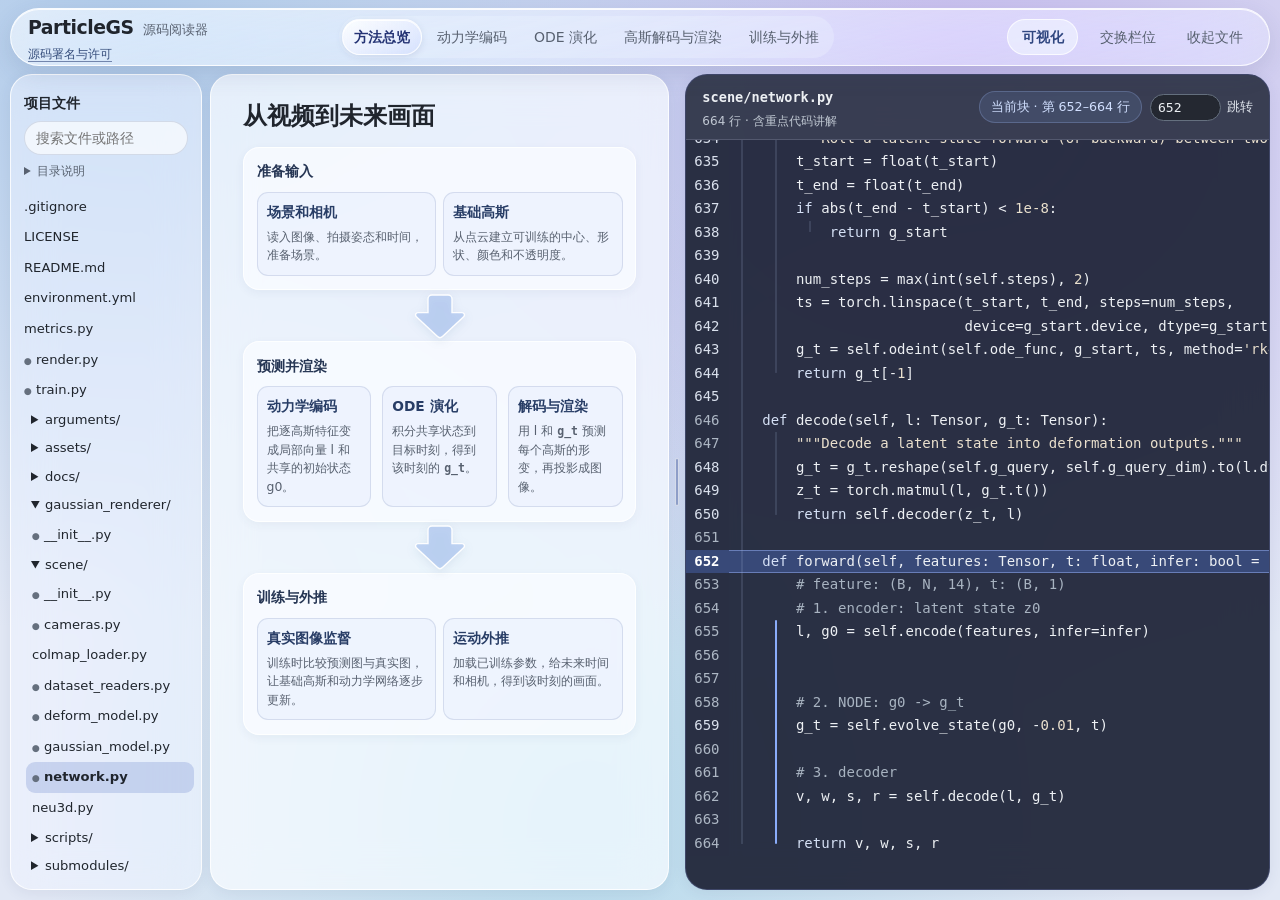
==== index.html @ 91233545 "Show flat indentation guides for source code blocks" ====
<!doctype html>
<html lang="zh-CN">
<head>
  <meta charset="utf-8">
  <meta name="viewport" content="width=device-width,initial-scale=1">
  <title>ParticleGS 源码阅读器</title>
  <link rel="stylesheet" href="reader.css">
  <link rel="stylesheet" href="decoder-diagram.css">
  <link rel="stylesheet" href="visualizations.css">
</head>
<body>
<header class="mast">
  <div class="brand"><strong>ParticleGS</strong><span>源码阅读器</span><a class="credits-link" href="credits.html">源码署名与许可</a></div>
  <nav id="examples" class="examples" aria-label="方法导航"></nav>
  <div class="mast-actions">
    <button id="open-visualizations" class="utility visualization-launch" type="button" aria-haspopup="dialog" aria-controls="visualization-index">可视化</button>
    <button id="swap-panes" class="utility pane-order" type="button" aria-controls="lesson-pane source-pane" aria-pressed="false">交换栏位</button>
    <button id="toggle" class="utility" aria-controls="sidebar" aria-expanded="true">收起文件</button>
  </div>
</header>
<div class="workbench" id="bench">
  <aside id="sidebar" aria-label="文件目录">
    <div class="navtop">
      <label for="filter">项目文件</label>
      <input id="filter" type="search" placeholder="搜索文件或路径" autocomplete="off">
      <details class="directory-info">
        <summary>目录说明</summary>
        <p id="coverage"></p>
      </details>
    </div>
    <nav id="tree" aria-label="源码目录"></nav>

  </aside>
  <main class="reader-panes">
    <section id="lesson-pane" class="lesson" aria-label="代码讲解和可视化">
      <div id="reading" class="reading" aria-live="polite"></div>
    </section>
    <div id="reader-splitter" class="reader-splitter" role="separator" aria-label="讲解区宽度"
      aria-controls="lesson-pane" aria-orientation="vertical" aria-valuemin="25" aria-valuemax="75"
      aria-valuenow="44" tabindex="0" title="左右拖动调整宽度，双击恢复默认"></div>
    <section id="source-pane" class="source" aria-label="源代码">
      <div class="sourcebar">
        <div><strong id="path"></strong><div id="status"></div></div>
        <span id="source-scope-range" class="source-scope-range" hidden></span>
        <form id="jump">
          <label class="sr" for="line">行号</label>
          <input id="line" type="number" min="1" placeholder="行号">
          <button>跳转</button>
        </form>
      </div>
      <div id="code" class="code" tabindex="0" aria-label="代码行。点击查看解释，可用上下方向键切换。"></div>
    </section>
  </main>
</div>
<dialog id="visualization-index" class="visualization-index" aria-labelledby="visualization-title">
  <header>
    <h2 id="visualization-title">可视化</h2>
    <form method="dialog"><button type="submit" autofocus>关闭</button></form>
  </header>
  <div id="visualization-list" class="visualization-list"></div>
</dialog>
<script src="sources.js"></script>
<script src="lessons.js"></script>
<script src="project-guide.js"></script>
<script src="project-manual.js"></script>
<script src="project-notes.js"></script>
<script src="project-parameters.js"></script>
<script src="project-blocks.js"></script>
<script src="project-collections.js"></script>
<script src="collection-details.js"></script>
<script src="collection-ui.js"></script>
<script src="project-expressions.js"></script>
<script src="parameter-ui.js"></script>
<script src="expression-ui.js"></script>
<script src="project-ui.js"></script>
<script src="block-ui.js"></script>
<script src="ode-chapter.js"></script>
<script src="project-name-contexts.js"></script>
<script src="term-ui.js"></script>
<script src="decoder-diagram.js"></script>
<script src="core-diagrams.js"></script>
<script src="visualizations.js"></script>
<script src="reader.js"></script>
</body>
</html>
---- reader.css ----
:root {
  --paper: #fff;
  --panel: #f5f6f8;
  --ink: #20252d;
  --muted: #586170;
  --rule: #dce0e6;
  --accent: #2858af;
  --night: #202329; --code-ink: #edf0f4;
  --mono: "Cascadia Mono", Consolas, monospace;
  color: var(--ink);
  font: 1rem/1.72 "Microsoft YaHei UI", "PingFang SC", system-ui, sans-serif;
  font-kerning: normal;
}
*, *::before, *::after { box-sizing: border-box; }
body { margin: 0; height: 100dvh; display: flex; flex-direction: column; background: var(--paper); }
button, input { font: inherit; color: inherit; }
button { cursor: pointer; }
button:focus-visible, input:focus-visible, summary:focus-visible, .code:focus-visible {
  outline: 2px solid #527ed1;
  outline-offset: 2px;
}
.mast {
  flex: 0 0 auto;
  min-height: 60px;
  display: flex;
  align-items: center;
  gap: clamp(12px, 3vw, 46px);
  padding: 0 22px;
  position: relative;
  z-index: 1;
  border-bottom: 1px solid var(--rule);
  background: rgba(248, 249, 251, .95);
  backdrop-filter: blur(12px);
}
.brand { display: flex; align-items: baseline; flex-wrap: wrap; gap: 2px 9px; }
.brand strong { font-size: 1.18rem; letter-spacing: -.025em; }
.brand span { font-size: .81rem; color: var(--muted); }
.examples { display: flex; align-self: stretch; gap: clamp(11px, 2vw, 26px); }
.examples button, .utility {
  border: 0;
  background: none;
  padding: 6px 1px;
  color: var(--muted);
  font-size: .875rem;
  white-space: nowrap;
}
.examples button {
  border-bottom: 2px solid transparent;
  padding-top: 8px;
}
.examples button:hover, .utility:hover { color: var(--ink); }
.examples button[aria-pressed=true] {
  color: var(--ink);
  font-weight: 650;
  border-bottom-color: var(--accent);
}
.utility { margin-left: auto; }
.workbench {
  flex: 1;
  min-height: 0;
  display: grid;
  grid-template-columns: clamp(168px, 15vw, 225px) minmax(0, 1fr);
}
.workbench.closed { grid-template-columns: minmax(0, 1fr); }
.closed aside { display: none; }
aside {
  display: flex;
  flex-direction: column;
  min-width: 0;
  overflow: hidden;
  background: var(--panel);
  border-right: 1px solid var(--rule);
}
.navtop { padding: 16px 13px 10px; display: grid; gap: 6px; font-size: .875rem; font-weight: 650; }
.navtop input {
  width: 100%;
  min-width: 0;
  background: var(--paper);
  border: 1px solid var(--rule);
  border-radius: 4px;
  padding: 4px 7px;
  font-weight: 400;
}
#tree { flex: 1; overflow: auto; padding: 0 7px 10px; font-size: .82rem; }
#tree details { padding-left: 8px; }
#tree summary { cursor: pointer; padding: 3px 5px; overflow-wrap: anywhere; }
#tree button {
  display: block;
  width: 100%;
  text-align: left;
  padding: 4px 6px;
  border: 0;

  background: transparent;
  overflow-wrap: anywhere;
}
#tree button:hover { background: #ebeef3; }
#tree button[aria-current=true] {
  background: #e8ecf3;

  font-weight: 650;
}
.annotated { color: #656f7e; margin-right: 4px; font-size: .7em; }
main { display: grid; grid-template-columns: minmax(0, 44fr) minmax(0, 56fr); min-width: 0; min-height: 0; }
main section { display: flex; flex-direction: column; min-width: 0; min-height: 0; }
.reading { overflow: auto; flex: 1; padding: 27px clamp(16px, 2.5vw, 38px) 36px; overflow-wrap: anywhere; }
.reading h1 { margin: 3px 0 14px; font-size: 1.48rem; line-height: 1.35; font-weight: 650; }
.eyeline { font-size: .78rem; color: var(--muted); }
.reading p, .line-notes, .diagram { max-width: 64ch; }
.reading p { margin: 9px 0 13px; }
.reading code, .line-note pre { font-family: var(--mono); font-variant-ligatures: none; }
.reading code { font-size: .92em; font-weight: 550; }
.reading p.note { font-size: .875rem; color: var(--muted); }
.note strong { color: var(--ink); font-weight: 650; margin-right: .75em; }
.line-note {
  border-top: 1px solid var(--rule);
  padding: 11px 0 13px;
  font-size: .875rem;
  line-height: 1.65;
}
.line-note.active-note { border-left: 2px solid var(--accent); padding-left: 10px; margin-left: -12px; }
.line-note-header { display: flex; flex-wrap: wrap; gap: 5px 11px; align-items: baseline; }
.line-note-header button {
  border: 0;
  background: none;
  padding: 0;
  color: var(--muted);
  font-size: .8125rem;
  line-height: 1.35;
  font-variant-numeric: tabular-nums;
}
.line-note-header button:hover { text-decoration: underline; }
.line-note-header button[aria-pressed=true] { color: var(--accent); font-weight: 700; }
.line-note pre {
  margin: 2px 0 6px;
  padding: 4px 7px;
  background: var(--night); color: var(--code-ink);
  border-radius: 3px;
  font-size: .8125rem;
  line-height: 1.55; white-space: pre-wrap; overflow-wrap: anywhere;
  overflow: auto;
}
.line-note dl {
  margin: 7px 0 0;
  font-size: .875rem;
  line-height: 1.68;
}
.parameter-row {
  display: grid;
  grid-template-columns: minmax(0, 35%) minmax(0, 1fr);
  gap: 5px 10px;
  padding: 5px 0;
}
.parameter-row + .parameter-row { border-top: 1px solid rgba(59, 77, 124, .10); }
.line-note dd { margin: 0; }
.line-note dt code { font-size: 1em; font-weight: 600; }
.diagram { margin: 19px 0 15px; border-top: 1px solid var(--rule); padding-top: 11px; }
.diagram small { display: block; font-size: .81rem; color: var(--muted); margin-top: 7px; }
.diagram label { display: block; font-size: .875rem; }
.diagram svg { display: block; width: 100%; height: auto; margin: 8px 0; background: var(--panel); }
.diagram input { display: block; width: 100%; margin: 3px 0; accent-color: var(--accent); }
.steps, .ode-flow {
  display: grid;
  grid-auto-flow: column;
  grid-auto-columns: minmax(0, 1fr);
  gap: 0;
  list-style: none;
  padding: 0;
  margin: 0 0 10px;
}
.steps li, .ode-flow li { position: relative; text-align: center; margin: 0; }
.steps li:not(:last-child)::after, .ode-flow li:not(:last-child)::after {
  content: "";
  position: absolute;
  left: 50%;
  top: 8px;
  width: 100%;
  border-top: 1px solid #c8ced8;
  pointer-events: none;
}
.steps button, .ode-flow button {
  display: block;
  position: relative;
  z-index: 1;
  width: 100%;
  border: 0;
  background: none;
  padding: 20px 4px 0;
  color: var(--muted);
  line-height: 1.45;
  font-size: .79rem;
}
.steps button::before, .ode-flow button::before {
  content: "";
  position: absolute;
  top: 4px;
  left: calc(50% - 4.5px);
  width: 9px;
  height: 9px;
  border: 1px solid #7e899b;
  border-radius: 50%;
  background: var(--paper);
}
.steps button:hover, .ode-flow button:hover { text-decoration: underline; }
.steps button[aria-pressed=true], .ode-flow button[aria-pressed=true] { color: var(--ink); font-weight: 700; }
.steps button[aria-pressed=true]::before, .ode-flow button[aria-pressed=true]::before {
  border-color: var(--accent);
  background: var(--accent);
  box-shadow: 0 0 0 3px var(--paper);
}
.source { background: var(--night); color: var(--code-ink); }
.sourcebar {
  min-height: 58px;
  display: flex;
  flex-wrap: wrap;
  justify-content: space-between;
  align-items: center;
  gap: 8px;
  padding: 8px 16px;
  border-bottom: 1px solid #3d444e;
  background: #2a2e36;
  overflow-wrap: anywhere;
}
.sourcebar strong { font: 600 .85rem var(--mono); }
.source-scope-range {
  margin-inline-start: auto;
  max-width: 100%;
  padding: .26rem .68rem;
  border: 1px solid rgba(163, 193, 252, .24);
  border-radius: 999px;
  background: rgba(140, 176, 250, .12);
  color: #d1dfff;
  font-size: .79rem;
  font-variant-numeric: tabular-nums;
}
#status { color: #bfc7d2; font-size: .75rem; }
#jump { display: flex; gap: 6px; flex-shrink: 0; align-items: center; }
#jump[hidden] { display: none; }
#line { width: 8ch; padding: 2px 4px; border: 1px solid #65707f; border-radius: 3px; background: #242831; font: .82rem/1.6 var(--mono); }
#jump button { background: none; border: 0; padding: 2px 0; color: #e0e5ed; font-size: .81rem; }
#jump button:hover { text-decoration: underline; }
.code {
  --source-gutter: 5ch;
  position: relative;
  overflow: auto;
  flex: 1;
  min-height: 0;
  padding: 8px 0 34px;
  font: .875rem/1.68 var(--mono);
  tab-size: 4;
}
.row { display: grid; grid-template-columns: var(--source-gutter) 1fr; min-width: 100%; width: max-content; cursor: pointer; }
.row:hover, .row.selected { background: #292e37; }
.row.current { background: #304469; box-shadow: inset 0 1px #698ac4, inset 0 -1px #698ac4; }
.num { position: sticky; left: 0; z-index: 2; user-select: none; text-align: right; padding-right: 9px; color: #adb7c4; background: #242831; }
.has-note .num { color: #dae1ed; }
.current .num { background: #304469; color: #fff; font-weight: 700; }
.src { white-space: pre; padding-right: 20px; }
.source-scope-guides {
  position: absolute;
  inset-block-start: 0;
  inset-inline-start: var(--source-gutter);
  width: 0;
  z-index: 1;
  pointer-events: none;
}
.source-scope-guide {
  position: absolute;
  inset-inline-start: calc(var(--scope-column) * 1ch);
  width: 1px;
  translate: -50% 0;
  border-radius: 1px;
  background: rgba(160, 179, 210, .34);
}
.source-scope-guide.current-scope {
  width: 2px;
  background: #8aacfa;
}
@media (forced-colors: active) {
  .source-scope-guide { background: GrayText; forced-color-adjust: none; }
  .source-scope-guide.current-scope { background: Highlight; }
}
.comment { color: #a8b3c1; }
.kw { color: #d6e1f6; }
.lit { color: #eae0ce; }
.binary { padding: 16px; }
.sr { position: absolute; width: 1px; height: 1px; overflow: hidden; clip-path: inset(50%); }
@media (max-width: 880px) {
  .mast { padding-inline: 13px; }
  .parameter-row { display: block; }
  .line-note dd { margin-bottom: 5px; }
  .sourcebar { flex-wrap: wrap; padding-inline: 10px; }
}
@media (max-width: 650px) {
  body { height: auto; }
  .mast { min-height: 0; flex-wrap: wrap; gap: 0 12px; }
  .brand, .utility { padding-block: 7px; }
  .examples { order: 3; flex-basis: 100%; min-height: 38px; }
  .workbench { display: block; }
  aside { max-height: 190px; }
  main { grid-template-columns: 1fr; }
  .reading { max-height: 48vh; }
  .code { height: 54vh; flex: auto; }
}
@media (forced-colors: active) {
  .mast { backdrop-filter: none; }
  .row.current, .line-note.active-note { outline: 2px solid Highlight; outline-offset: -2px; }
}



/* Frosted reading surfaces */
:root {
  --accent: #394caa;
  --glass-edge: rgba(255, 255, 255, .82);
  --glass-line: rgba(59, 77, 124, .17);
  --glass-fill: rgba(251, 252, 255, .56);
  --glass-selection: rgba(151, 165, 239, .26);
}
body {
  background:
    radial-gradient(ellipse at 8% 13%, #bdcde9 0%, transparent 46%),
    radial-gradient(ellipse at 61% 0%, #d1c9f0 0%, transparent 48%),
    radial-gradient(ellipse at 53% 96%, #c6daf1 0%, transparent 48%),
    #e5ebf6;
  background-attachment: fixed;
}
.mast, aside, .lesson, .source {
  border: 1px solid var(--glass-edge);
  background: var(--glass-fill);
  backdrop-filter: blur(22px) saturate(118%);
  border-radius: 12px;
  box-shadow: 0 3px 14px rgba(53, 70, 105, .08);
}
.mast {
  min-height: 58px;
  margin: 8px 10px 0;
  padding-inline: 17px;
  border-color: var(--glass-edge);
  background: rgba(244, 247, 255, .52);
}
.examples { align-self: center; gap: 5px; }
.examples button {
  min-height: 36px;
  padding: 5px 11px;
  border: 1px solid transparent;
  border-radius: 7px;
}
.examples button:hover { background: rgba(255, 255, 255, .38); }
.examples button[aria-pressed=true] {
  color: #27347b;
  border-color: rgba(109, 128, 210, .25);
  background: var(--glass-selection);
  box-shadow: inset 0 1px rgba(255, 255, 255, .60);
  backdrop-filter: blur(10px);
}
.workbench { gap: 8px; padding: 8px 10px 10px; }
main { gap: 8px; }
aside { background: rgba(245, 248, 255, .57); }
.navtop input { background: rgba(255, 255, 255, .67); border-color: var(--glass-line); }
#tree button { border-radius: 4px; }
#tree button:hover { background: rgba(255, 255, 255, .48); }
#tree button[aria-current=true] {

  background: rgba(119, 142, 209, .30);
}
.lesson { background: rgba(250, 251, 255, .66); overflow: hidden; }
.reading { padding-top: 23px; }
.line-note { border-top-color: rgba(59, 77, 124, .10); cursor: pointer; }
.line-note:not(.active-note):hover { background: rgba(255, 255, 255, .35); border-radius: var(--selection-radius); }
.line-note.active-note {
  margin: 0 0 9px;
  padding: 11px 12px 13px;
  border: 1px solid rgba(116, 135, 213, .28);
  border-radius: 9px;
  background: var(--glass-selection);
  box-shadow: inset 0 1px rgba(255, 255, 255, .62);
  backdrop-filter: blur(12px);
}
.diagram { border-top-color: rgba(59, 77, 124, .09); }
.diagram svg {
  border: 1px solid rgba(255, 255, 255, .30);
  border-radius: 8px;
  background: rgba(248, 251, 255, .48);
}
/* Each numbered step links to the corresponding line in the current file. */
.ode-flow {
  counter-reset: ode-stage;
  padding: 3px;
  gap: 4px;
  border: 1px solid var(--glass-edge);
  border-radius: 9px;
  background: rgba(244, 248, 255, .44);
}
.ode-flow li { counter-increment: ode-stage; }
.ode-flow li:not(:last-child)::after { content: none; }
.ode-flow button {
  display: flex;
  align-items: center;
  justify-content: center;
  gap: 6px;
  min-height: 34px;
  padding: 5px;
  border: 1px solid transparent;
  border-radius: 6px;
}
.ode-flow button::before {
  content: counter(ode-stage);
  position: static;
  flex: 0 0 auto;
  width: 1.2rem;
  height: 1.2rem;
  border: 0;
  background: rgba(255, 255, 255, .68);
  color: #35416f;
  font: .73rem/1.2rem var(--mono);
}
.ode-flow button:hover { background: rgba(255, 255, 255, .60); text-decoration: none; }
.ode-flow button[aria-pressed=true] {
  background: var(--glass-selection);
  border-color: rgba(116, 135, 213, .24);
  color: #27347b;
}
.ode-flow button[aria-pressed=true]::before {
  background: #4659b2;
  color: white;
  box-shadow: none;
}
.source {
  overflow: hidden;
  background: rgba(30, 35, 54, .94);
  border-color: rgba(89, 101, 151, .46);
}
.sourcebar {
  background: rgba(237, 241, 255, .075);
  border-bottom-color: rgba(220, 228, 254, .16);
}
.num { background: #292f43; }
.row:hover, .row.selected { background: rgba(190, 205, 252, .085); }
.row.current, .current .num { background: #384978; }
.row.current { box-shadow: inset 0 1px #687db7, inset 0 -1px #687db7; }
@media (max-width: 650px) {
  .mast { padding-inline: 10px; }
  .examples { padding-bottom: 5px; }
  .workbench { display: block; }
  main { margin-top: 8px; }
}
@media (forced-colors: active) {
  .mast, aside, .lesson, .source, .examples button[aria-pressed=true], .line-note.active-note {
    backdrop-filter: none;
    border-color: CanvasText;
  }
  .examples button[aria-pressed=true], .ode-flow button[aria-pressed=true] { outline: 1px solid Highlight; }
}
#tree, .reading { scrollbar-color: #9ba9c3 transparent; }
.code { scrollbar-color: #7886a5 #252b3e; }

.parameter-row:has(.explanation-label) { grid-template-columns: 7em minmax(0, 1fr); }
.explanation-label { font-weight: 650; color: var(--ink); }
.directory-info { font-size: .75rem; font-weight: 400; color: var(--muted); }
.directory-info summary { cursor: pointer; }
.directory-info p { margin: 4px 0 2px; }
.reading p.line-group-caption { margin: 0 0 9px; font-size: .875rem; color: var(--muted); }
/* Material and width refinements for the reading workspace. */
:root {
  --pane-radius: 22px;
  --selection-radius: 16px;
  --glass-rim: rgba(255, 255, 255, .76);
}
body {
  background:
    radial-gradient(ellipse at 10% 4%, #b0cbea 0%, transparent 49%),
    radial-gradient(ellipse at 74% 12%, #c4b9ed 0%, transparent 53%),
    radial-gradient(ellipse at 46% 92%, #b9dbec 0%, transparent 56%),
    #e2e8f5;
  background-attachment: fixed;
}
.mast, aside, .lesson, .source { border-radius: var(--pane-radius); }
.mast {
  border-radius: 30px;
  background: linear-gradient(165deg, rgba(255, 255, 255, .59), rgba(241, 246, 255, .30));
  backdrop-filter: blur(28px) saturate(145%);
  box-shadow: inset 0 1px 0 rgba(255, 255, 255, .84), 0 8px 24px rgba(53, 67, 107, .13);
}
.examples { padding: 3px; border-radius: 999px; background: rgba(241, 246, 255, .28); gap: 3px; }
.examples button, .utility { border-radius: 999px; }
.examples button[aria-pressed=true],
.ode-flow button[aria-pressed=true] {
  color: #253475;
  border-color: rgba(255, 255, 255, .78);
  background: linear-gradient(150deg, rgba(255, 255, 255, .86), rgba(198, 212, 253, .55));
  box-shadow: inset 0 1px rgba(255, 255, 255, .92), 0 2px 7px rgba(55, 71, 124, .13);
}
.utility { padding-inline: 9px; }
.utility:hover { background: rgba(255, 255, 255, .37); }
aside { background: rgba(241, 246, 255, .52); }
.navtop input { border-radius: 999px; padding-inline: 11px; }
#tree button { border-radius: 9px; }
.lesson { background: rgba(250, 252, 255, .71); }
.reading p, .line-notes, .diagram { max-width: none; }
.line-note.active-note {
  border-color: rgba(94, 118, 198, .56);
  border-radius: var(--selection-radius);
  background: rgba(198, 213, 254, .61);
  box-shadow: inset 0 1px rgba(255, 255, 255, .81), 0 4px 15px rgba(70, 90, 154, .11);
  backdrop-filter: blur(14px) saturate(125%);
}
.line-note pre, .diagram svg { border-radius: 10px; }
.ode-flow {
  padding: 4px;
  border-radius: 999px;
  background: linear-gradient(160deg, rgba(255, 255, 255, .53), rgba(221, 232, 251, .30));
  box-shadow: inset 0 1px var(--glass-rim), 0 2px 8px rgba(55, 71, 124, .06);
  backdrop-filter: blur(14px) saturate(125%);
}
.ode-flow button { height: 100%; border-radius: 999px; }
.ode-flow button[aria-pressed=true]::before {
  background: linear-gradient(150deg, #6576d3, #4254ae);
  box-shadow: inset 0 1px rgba(255, 255, 255, .32);
}
@media (prefers-reduced-transparency: reduce) {
  .ode-flow { background: #edf1fb; backdrop-filter: none; }
}
.source { background: rgba(30, 35, 54, .93); }
#line { border-radius: 999px; padding-inline: 7px; width: 9ch; }
@media (min-width: 651px) and (max-width: 1000px) {
  .workbench { grid-template-columns: clamp(122px, 16vw, 168px) minmax(0, 1fr); }
  main { grid-template-columns: minmax(0, 1fr) minmax(0, 1fr); }
}
.reader-splitter { display: none; }
.pane-order[aria-pressed=true] { color: var(--accent); background: var(--glass-selection); }
@media (min-width: 651px) {
  .reader-panes {
    --lesson-default: 44fr;
    --source-default: 56fr;
    --splitter-width: 16px;
    grid-template-columns:
      minmax(0, var(--first-pane, var(--lesson-width, var(--lesson-default))))
      var(--splitter-width)
      minmax(0, var(--last-pane, var(--source-width, var(--source-default))));
    column-gap: 0;
  }
  .reader-panes.source-first {
    --first-pane: var(--source-width, var(--source-default));
    --last-pane: var(--lesson-width, var(--lesson-default));
  }
  .reader-splitter {
    display: grid;
    place-items: center;
    min-height: 0;
    border-radius: 9px;
    cursor: col-resize;
    touch-action: none;
  }
  .reader-splitter::before {
    content: "";
    width: 4px;
    height: 48px;
    border-radius: 999px;
    border: 1px solid rgba(255, 255, 255, .65);
    background: rgba(81, 103, 162, .47);
  }
  .reader-splitter:hover::before,
  .reader-splitter:focus-visible::before,
  .reader-resizing .reader-splitter::before { background: var(--accent); height: 68px; }
  .reader-splitter:focus-visible { outline: 2px solid var(--accent); outline-offset: -2px; }
  .reader-resizing, .reader-resizing * { cursor: col-resize; user-select: none; }
}
@media (min-width: 651px) and (max-width: 1000px) {
  .reader-panes { --lesson-default: 50fr; --source-default: 50fr; }
}
@media (min-width: 651px) and (pointer: coarse) {
  .reader-panes { --splitter-width: 24px; }
}
@media (max-width: 650px) {
  :root { --pane-radius: 16px; }
  .mast { border-radius: 20px; }
  .examples { flex-basis: auto; margin-bottom: 5px; }
}
@media (prefers-reduced-transparency: reduce) {
  .mast, aside, .lesson, .source { backdrop-filter: none; }
  .mast, aside, .lesson { background: #f1f5fc; }
  .source { background: #252b40; }
}
@media (forced-colors: active) {
  .mast { backdrop-filter: none; }
  .examples button[aria-pressed=true] { outline: 1px solid Highlight; }
}
.diagram svg text { fill: #343f50; font-size: 16px; }


.line-note-header button[aria-pressed=true] {
  padding: .12em .54em;
  border: 1px solid rgba(248, 251, 255, .48);
  border-radius: 999px;
  color: #f8faff;
  background: rgba(60, 81, 163, .80);
  box-shadow: inset 0 1px rgba(255, 255, 255, .36), 0 2px 5px rgba(46, 68, 143, .18);
  backdrop-filter: blur(8px) saturate(115%);
}
.line-note.active-note .line-excerpt { background: #263354; }
.line-note:not(.active-note) {
  color: #586781;
}
.line-note:not(.active-note) :is(.line-note-header button, .call-part h2, .explanation-keyword) {
  color: #586781;
}
.line-note:not(.active-note) .line-excerpt {
  background: rgba(171, 188, 219, .20);
  color: #546681;
}
.line-note:not(.active-note) .line-excerpt :is(.kw, .lit, .comment) { color: inherit; }
.call-details {
  display: grid;
  gap: .57rem;
  margin-top: .6rem;
}
.call-part {
  min-width: 0;
  padding: .58rem .86rem .62rem;
  border: 1px solid rgba(255, 255, 255, .83);
  border-radius: 23px 23px 23px 8px;
  background: rgba(250, 252, 255, .47);
  box-shadow: inset 0 1px rgba(255, 255, 255, .73), 0 3px 7px rgba(61, 80, 139, .07);
  backdrop-filter: blur(13px) saturate(124%);
}
.line-note:not(.active-note) .call-part {
  background: rgba(185, 201, 229, .15);
  border-color: rgba(86, 111, 156, .10);
  box-shadow: none;
  backdrop-filter: none;
}
.call-part h2 {
  color: #263654;
  font-size: .8rem;
  font-weight: 650;
  line-height: 1.4;
  margin: 0 0 .22rem;
}
.call-part p { margin: .18rem 0 0; }
.call-part dl { margin-top: 3px; }
@media (prefers-reduced-transparency: reduce) {
  .line-note.active-note { background: #dee7fd; backdrop-filter: none; }
  .line-note-header button[aria-pressed=true] { background: #3c51a3; backdrop-filter: none; }
  .call-part { background: #f3f6fd; backdrop-filter: none; }
  .line-note:not(.active-note) .call-part { background: #edf2fa; }
}
@media (forced-colors: active) {
  .call-part {
    border-color: CanvasText;
    backdrop-filter: none;
  }
  .line-note-header button[aria-pressed=true] { border-color: Highlight; }
}

.diagram svg[data-ode-stage] text { font-family: var(--mono); font-size: 12px; }
[data-ode-stage] .ode-bracket text,
[data-ode-stage] .ode-return text { font-weight: 700; fill: #244c98; }
[data-ode-stage=time] .ode-states { opacity: .16; }
[data-ode-stage=time] .ode-bracket,
[data-ode-stage=time] .ode-return,
[data-ode-stage=states] .ode-return,
[data-ode-stage=return] .ode-bracket { display: none; }
[data-ode-stage=states] .ode-time-points,
[data-ode-stage=return] .ode-time-points { opacity: .32; }
[data-ode-stage=return] .ode-states { opacity: .27; }
[data-ode-stage]:not([data-ode-stage=time]) .ode-time-labels text:last-child { opacity: .60; }
.guide-links { list-style: none; padding: 0; margin: 12px 0; }
.guide-links li { border-top: 1px solid rgba(59, 77, 124, .11); padding: 8px 2px; margin: 0; }
.guide-links button { border: 0; background: none; padding: 0; text-align: left; color: var(--accent); font-weight: 650; }
.guide-links button:hover { text-decoration: underline; }
.guide-links button[aria-current=step] { color: #263277; }
.guide-links p { margin: 2px 0 0; }
@media (max-width: 920px) {
  .examples { overflow: auto; min-width: 0; }
}
@media (max-width: 650px) {
  .examples { flex-basis: 100%; }
}
.ode-flow.shape-flow { grid-auto-columns: minmax(5.6rem, 1fr); overflow-x: auto; }
.diagram .file-flow-caption {
  display: block;
  margin-bottom: .45rem;
}
.file-outline-picker {
  width: min(100%, 25rem);
  padding: .45rem .65rem;
  border: 1px solid var(--glass-edge);
  border-radius: 12px;
  background: rgba(248, 251, 255, .62);
  color: var(--ink);
  font: inherit;
  font-size: .85rem;
}



.block-outline {
  margin: 0 0 12px;
  padding: 0 7px;
  border: 1px solid var(--glass-rim);
  border-radius: 16px;
  background: rgba(249, 252, 255, .47);
  backdrop-filter: blur(12px);
  color: #394661;
  font-size: .8125rem;
}
.block-outline[open] { padding-bottom: 7px; }
.block-outline > summary {
  display: flex;
  align-items: baseline;
  gap: .6rem;
  min-height: 38px;
  padding: .47rem 8px;
  list-style: none;
  color: #2b3855;
  font-weight: 650;
  line-height: 1.5;
  cursor: pointer;
}
.block-outline > summary::-webkit-details-marker { display: none; }
.block-outline > summary::before {
  content: "";
  width: .38rem;
  height: .38rem;
  flex: 0 0 .38rem;
  border: solid #617192;
  border-width: 0 1.5px 1.5px 0;
  transform: translateY(-.1em) rotate(-45deg);
}
.block-outline[open] > summary::before { transform: translateY(-.2em) rotate(45deg); }
.block-outline-caption { min-width: 0; }
.block-outline-range {
  margin-left: auto;
  color: #586784;
  font-size: .77rem;
  font-weight: 500;
  white-space: nowrap;
}
.block-outline > ul {
  list-style: none;
  margin: 0;
  padding: 0;
}
.block-outline > ul > li {
  display: grid;
  grid-template-columns: max-content minmax(0, 1fr);
  align-items: baseline;
  gap: 8px;
  padding: 6px 8px;
  line-height: 1.55;
  border: 1px solid transparent;
  overflow-wrap: anywhere;
}
.block-outline > ul > li + li { border-top-color: rgba(59, 77, 124, .065); }
.block-outline > ul > li:hover {
  border-radius: 8px;
  background: rgba(255, 255, 255, .43);
}
.block-outline > ul > li:has(> .block-outline-jump[aria-current]) {
  border-radius: 8px;
  background: rgba(190, 202, 250, .34);
  border-color: rgba(134, 152, 224, .20);
}
.block-outline-jump {
  min-width: 5.2em;
  border: 0;
  border-radius: 5px;
  padding: 1px 5px;
  background: transparent;
  color: #344987;
  font-size: .76rem;
  font-variant-numeric: tabular-nums;
  white-space: nowrap;
  line-height: 1.45;
}
.block-outline-jump:hover { text-decoration: underline; }
.block-outline-jump[aria-current] {
  color: #293877;
  font-weight: 650;
  background: rgba(255, 255, 255, .58);
}
.block-outline-clause {
  display: grid;
  grid-template-columns: var(--block-outline-keyword-width, 3.25em) minmax(0, 1fr);
  gap: 8px;
  align-items: baseline;
}
.block-outline-wide-keywords { --block-outline-keyword-width: 4.5em; }
.block-outline-keyword {
  color: #536893;
  font: 650 .79rem/1.55 var(--mono);
  white-space: nowrap;
}
@media (max-width: 520px) {
  .block-outline > ul > li, .block-outline-clause { gap: 4px; }
  .block-outline > ul > li { padding-inline: 4px; }
}
@media (prefers-reduced-transparency: reduce) {
  .block-outline { background: #f3f6fc; backdrop-filter: none; }
}
@media (forced-colors: active) {
  .block-outline > ul > li:has(> .block-outline-jump[aria-current]) { outline: 1px solid Highlight; }
}
.line-note .structured-excerpt { white-space: pre; overflow-wrap: normal; }

.collection-argument + .collection-argument,
.collection-set + .collection-set,
.collection-call + .collection-call {
  border-top: 1px solid rgba(59, 77, 124, .10);
  margin-top: .8em;
  padding-top: .7em;
}
.collection-label {
  color: var(--muted);
  display: block;
  font-weight: 600;
  margin: 0 0 .28em;
}
.collection-set { margin-top: .55em; }
.expression-steps > .parameter-row { padding-block: .45rem; min-width: 0; }
.expression-steps > .parameter-row > dd > p { margin: 0 0 .25rem; }
.expression-steps > .parameter-row > dd > p:last-child { margin-bottom: 0; }
@media (max-width: 435px) {
  .expression-steps > .parameter-row { grid-template-columns: minmax(0, 1fr); }
}

.expression-link {
  background: transparent;
  border: 0;
  border-radius: .6rem;
  color: var(--accent);
  font: inherit;
  padding: .1rem .4rem;
}
.expression-link:hover { background: rgba(84, 104, 169, .12); }
.definition-results {
  font-size: .8rem;
  line-height: 1.55;
  list-style: none;
  margin: 0;
  padding: 0;
}
.definition-results li {
  display: grid;
  grid-template-columns: 4rem minmax(0, 1fr);
  align-items: baseline;
  gap: .55rem;
  border-top: 1px solid rgba(59, 77, 124, .10);
  padding-block: .26rem;
}
.definition-results li:first-child { border-top: 0; }
.definition-results button {
  justify-self: start;
  font-size: inherit;
  font-variant-numeric: tabular-nums;
  padding: .08rem .44rem;
  border-radius: 999px;
  background: rgba(88, 121, 199, .09);
  white-space: nowrap;
}
.definition-results button:hover {
  background: rgba(88, 121, 199, .17);
}
.definition-results button:focus-visible {
  outline: 2px solid var(--accent);
  outline-offset: 2px;
}
.definition-results .definition-return-code {
  font-size: inherit;
  overflow-wrap: anywhere;
  white-space: pre-wrap;
}
.definition-results .definition-return-meaning {
  display: block;
  margin-top: .1rem;
  color: var(--muted);
}

.expression-rows .expression-tree { grid-column: 1 / -1; }

@media (min-width: 1050px) {
  .expression-rows > .parameter-row:not(:has(.explanation-label)) {
    grid-template-columns: minmax(7.5rem, 34%) minmax(0, 1fr);
  }
}

.parameter-kind {
  display: block;
  color: var(--muted);
  font-size: .72em;
  line-height: 1.35;
}
.method-map {
  --method-map-gap: 3.2rem;
  container-type: inline-size;
  display: grid;
  gap: var(--method-map-gap);
  margin-top: .65rem;
}
.method-map-band {
  position: relative;
  padding: .7rem .8rem .85rem;
  border: 1px solid var(--glass-rim);
  border-radius: 16px;
  background: rgba(250, 252, 255, .76);
  box-shadow: 0 3px 10px rgba(55, 71, 124, .06);
}
.method-map-band + .method-map-band::before {
  position: absolute;
  top: calc(var(--method-map-gap) * -.5 - 1px);
  left: 50%;
  width: 4rem;
  height: 3.05rem;
  transform: translate(-50%, -50%);
  background: url("data:image/svg+xml,%3Csvg%20xmlns%3D%22http%3A//www.w3.org/2000/svg%22%20viewBox%3D%220%200%2064%2049%22%3E%3Cpath%20d%3D%22M24%203.5h16a4%204%200%200%201%204%204V21h10a2.4%202.4%200%200%201%201.65%204.15l-20.9%2019.5a4%204%200%200%201-5.5%200l-20.9-19.5A2.4%202.4%200%200%201%2010%2021h10V7.5a4%204%200%200%201%204-4Z%22%20fill%3D%22%23a9c2ef%22%20fill-opacity%3D%22.66%22%20stroke%3D%22%23fff%22%20stroke-opacity%3D%22.95%22%20stroke-width%3D%221.4%22/%3E%3C/svg%3E") center / contain no-repeat;
  filter: drop-shadow(0 3px 5px rgba(57, 90, 147, .14));
  pointer-events: none;
  content: "";
}
@media (forced-colors: active) {
  .method-map-band + .method-map-band::before {
    display: grid;
    place-items: center;
    color: CanvasText;
    background: none;
    filter: none;
    font-size: 1.65rem;
    content: "↓";
  }
}
.method-map-band h2 {
  color: #263654;
  font-size: .9rem;
  margin: 0 0 .5rem;
}
.method-map-links {
  display: grid;
  grid-template-columns: repeat(2, minmax(0, 1fr));
  gap: .45rem;
  list-style: none;
  margin: 0;
  padding: 0;
}
.method-map-band:nth-child(2) .method-map-links {
  grid-template-columns: repeat(3, minmax(0, 1fr));
  gap: .7rem;
}
.method-map-links li {
  min-width: 0;
  margin: 0;
}
.method-map-node {
  display: grid;
  align-content: start;
  width: 100%;
  min-width: 0;
  height: 100%;
  padding: .5rem .55rem .6rem;
  border: 1px solid rgba(84, 108, 160, .17);
  border-radius: 11px;
  background: rgba(233, 239, 253, .61);
  color: var(--ink);
  text-align: left;
}
.method-map-node:hover { background: #e1eafa; }
.method-map-node strong {
  color: #283d66;
  font-size: .86rem;
}
.method-map-node span {
  color: var(--muted);
  font-size: .78rem;
  line-height: 1.5;
  margin-top: .18rem;
}
@container (max-width: 320px) {
  .method-map-band .method-map-links,
  .method-map-band:nth-child(2) .method-map-links {
    grid-template-columns: 1fr;
    gap: .4rem;
  }
}
.chapter-intro {
  border-bottom: 1px solid var(--rule);
  margin-bottom: .68rem;
  padding-bottom: .7rem;
}
.chapter-intro p { margin-block: .22rem .55rem; }
.chapter-steps {
  display: flex;
  flex-wrap: wrap;
  gap: .38rem .5rem;
  counter-reset: chapter-step;
  list-style: none;
  margin: 0;
  padding: 0;
}
.chapter-steps li { counter-increment: chapter-step; }
.chapter-steps .chapter-button::before {
  display: inline-grid;
  place-items: center;
  border-radius: 50%;
  width: 1.15rem;
  height: 1.15rem;
  margin-inline-end: .32rem;
  background: rgba(88, 121, 199, .09);
  content: counter(chapter-step);
  font-size: .72rem;
}
.chapter-button, .chapter-entry-link {
  border: 1px solid rgba(68, 99, 169, .18);
  border-radius: .7rem;
  padding: .2rem .58rem;
  background: rgba(250, 252, 255, .72);
  color: var(--accent);
  font-size: .81rem;
  text-align: start;
}
.chapter-button:hover:not(:disabled), .chapter-entry-link:hover { background: #e1eafa; }
.method-map-node:focus-visible, .chapter-button:focus-visible, .chapter-entry-link:focus-visible {
  outline: 2px solid var(--accent);
  outline-offset: 2px;
}
.chapter-entry-link { margin-bottom: .55rem; }
.chapter-callback {
  display: flex;
  flex-wrap: wrap;
  align-items: center;
  justify-content: space-between;
  gap: .4rem .65rem;
  padding-bottom: .55rem;
  margin-bottom: .48rem;
  border-bottom: 1px solid var(--rule);
}
.reading .chapter-location {
  color: var(--muted);
  font-size: .82rem;
  margin: 0;
}
.ode-callback-link { margin-top: .45rem; }
.chapter-footer {
  display: grid;
  grid-template-columns: max-content minmax(0, 1fr) max-content;
  gap: .5rem;
  align-items: center;
  padding: .55rem .55rem;
  margin-top: .7rem;
  border: 1px solid var(--glass-rim);
  border-radius: 13px;
  background: rgba(250, 252, 255, .76);
}
.chapter-progress {
  font-size: .81rem;
  color: #263654;
  font-weight: 650;
  text-align: center;
}
.chapter-button:disabled {
  color: #6b7280;
  background: transparent;
  opacity: .56;
  cursor: default;
}


.reading .name-term {
  display: inline; appearance: none; font: inherit; padding: 0; color: #bed3fa;
  background: transparent; border: 0; border-radius: 4px; cursor: help;
}
.reading .name-term.text-term,
.reading .line-note:not(.active-note) .line-excerpt .name-term {
  color: #354c8e;
  text-decoration: underline dotted #8396c7;
  text-underline-offset: .18em;
}
.reading .line-note:not(.active-note) .name-term:not(:hover, :focus-visible, [aria-describedby]) {
  color: #526888;
  text-decoration-color: #9aaaca;
}
.reading .name-term:hover,
.reading .name-term[aria-describedby],
.reading .name-term:focus-visible {
  color: #1a2a4c; background: #dbe5fc; text-decoration: none;
}
.reading .name-term:focus-visible { outline: 2px solid #687caf; outline-offset: 2px; }
.name-tip {
  position: fixed; z-index: 20; width: min(285px, calc(100vw - 24px)); padding: 10px 13px;
  background: rgba(242, 248, 255, .89);
  border: 1px solid rgba(255, 255, 255, .82); border-radius: 12px;
  box-shadow: inset 0 1px rgba(255, 255, 255, .64), 0 5px 16px rgba(35, 55, 94, .20);
  pointer-events: none; color: #17263b;
}
.name-tip code { color: #293f76; font: 650 .89rem/1.5 var(--mono); overflow-wrap: anywhere; }
.name-tip p { margin: 3px 0 0; font-size: .83rem; line-height: 1.6; overflow-wrap: anywhere; }
.name-tip-definition {
  margin-top: 6px;
  padding-top: 5px;
  border-top: 1px solid rgba(58, 78, 116, .16);
  color: #465a76;
  font-size: .74rem;
  line-height: 1.5;
}
.name-tip-definition code { margin-inline-start: .45em; font-size: inherit; }
@supports (backdrop-filter: blur(1px)) {
  .name-tip { background: rgba(242, 248, 255, .39); backdrop-filter: blur(6px) saturate(155%); }
}
@media (prefers-reduced-transparency: reduce) {
  .name-tip { background: #f1f6fd; backdrop-filter: none; }
}

.reading .statement-summary { margin: .6rem 0 .35rem; }
.definition-details { margin-top: .55rem; }
.definition-details > summary {
  width: fit-content;
  color: var(--muted);
  font-size: .81rem;
  cursor: pointer;
  padding: .16rem .36rem;
  border-radius: 6px;
}
.definition-details > summary:hover { background: rgba(84, 104, 169, .09); }

.reading .explanation-keyword { font-weight: 730; }
.reading .explanation-keyword code { font-weight: inherit; }
.reading .explanation-line { display: block; }
.reading .explanation-line + .explanation-line { margin-top: .16em; }
---- decoder-diagram.css ----
.decoder-graphic {
  --graph-ink: #263859;
  --graph-quiet: #556683;
  color: var(--graph-ink);
  padding: 15px 15px 14px;
  margin: 15px 0;
  border-radius: 19px;
  background: rgba(248, 252, 255, .62);
  border: 1px solid rgba(255,255,255,.91);
  box-shadow: inset 0 1px rgba(255,255,255,.84), 0 4px 15px rgba(53,75,135,.07);
  backdrop-filter: blur(16px);
}
.decoder-graphic h2 { margin: 0; font-size: 1.05rem; line-height: 1.4; font-weight: 680; }
.decoder-graphic h3 { margin: 0; font-size: .79rem; font-weight: 650; }
.decoder-graphic .diagram-head { display: flex; justify-content: space-between; align-items: center; gap: 6px 13px; flex-wrap: wrap; }
.decoder-graphic .diagram-head small { color: var(--graph-quiet); font-size: .73rem; }
.decoder-graphic svg { display: block; width: 100%; height: auto; overflow: visible; }
.decoder-graphic .network-picture { margin: 10px 0 9px; }
.decoder-graphic svg text { fill: var(--graph-ink); font-weight: 650; font-size: 14px; }
.decoder-graphic svg .width { fill: #526785; font-size: 11px; font-family: var(--mono); }
.decoder-graphic svg .light { fill: var(--graph-quiet); font-size: 10px; font-weight: 500; }
.decoder-output { display: grid; grid-template-columns: 3fr 3fr 4fr 3fr; gap: 5px; margin-top: 6px; }
.decoder-output button {
  --block-fill: #dce9f9; --block-edge: #c3d5ed; --cell-fill: #5276aa;
  min-width: 0; min-height: 59px;
  background: var(--block-fill); border: 1px solid var(--block-edge);
  border-radius: 9px; color: #344b72; padding: 6px;
}
.decoder-output button:nth-child(2) { --block-fill: #dceef1; --block-edge: #c4e2e5; --cell-fill: #4b8795; color: #2d626c; }
.decoder-output button:nth-child(3) { --block-fill: #e3e7fc; --block-edge: #c9d2f1; --cell-fill: #5d72bd; }
.decoder-output button:nth-child(4) { --block-fill: #eae4f6; --block-edge: #dcd0f0; --cell-fill: #886ca9; color: #644e81; }
.decoder-output code { white-space: nowrap; font-weight: 700; }
.decoder-output button[aria-pressed=true] {
  --block-fill: #d3ddff; --block-edge: #637fc7;
  outline: 1px solid #637fc7; outline-offset: -1px; box-shadow: inset 0 1px rgba(255,255,255,.84);
  color: #263976;
}
.decoder-cells { display: grid; grid-auto-flow: column; grid-auto-columns: 1fr; gap: 3px; margin-top: 5px; }
.decoder-cells > span {
  display: block; font: 620 .66rem/1.3 var(--mono); font-style: normal; color: #fff;
  background: var(--cell-fill); border-radius: 3px; padding: 2px 0; text-align: center;
}
.decoder-stage { cursor: pointer; outline: none; }
.decoder-stage-target { fill: transparent; stroke: transparent; }
.decoder-mlp-stage .decoder-stage-target { fill: #e8eefc; stroke: #d7e1f6; }
.decoder-stage:hover .decoder-stage-target,
.decoder-stage:focus-visible .decoder-stage-target,
.decoder-stage[aria-pressed=true] .decoder-stage-target {
  fill: #dce7fe;
  stroke: #738ac4;
  stroke-width: 1.45px;
}
.decoder-graphic .decoder-detail { margin: 10px 0 0; font-size: .8rem; }
.decoder-output button:focus-visible { outline: 2px solid #586fbd; outline-offset: 2px; }
@media (max-width: 450px) {
  .decoder-graphic { padding-inline: 10px; }
  .decoder-output { grid-template-columns: 1fr 1fr; }
}
.decoder-graphic .shape-demo { margin: 12px 0 0; padding-top: 10px; border-top: 1px solid rgba(100,123,176,.17); }
.decoder-graphic .shape-demo header { display: flex; justify-content: space-between; flex-wrap: wrap; gap: 5px; margin-bottom: 3px; }
.decoder-graphic .shape-demo code { color: #394d8d; font-size: .75rem; }
.decoder-graphic .shape-demo svg text { font-size: 12px; }
.decoder-graphic .shape-demo svg .light { font-size: 11px; }
---- visualizations.css ----
.mast-actions {
  margin-left: auto;
  display: flex;
  align-items: center;
  flex: 0 0 auto;
  gap: clamp(6px, 1vw, 16px);
}
.mast-actions .utility { margin: 0; }
.mast-actions .visualization-launch {
  padding: .32rem .85rem;
  border: 1px solid var(--glass-rim);
  background: rgba(240, 246, 255, .62);
  color: #304780;
  font-weight: 650;
}
.mast-actions .visualization-launch:hover { background: #f6f9ff; }
.brand .credits-link {
  flex-basis: 100%;
  color: #354d7b;
  font-size: .73rem;
  line-height: 1.45;
  text-decoration-color: #7285ac;
  text-underline-offset: 3px;
}
.brand .credits-link:focus-visible { outline: 2px solid #527ed1; outline-offset: 2px; }

.visualization-index {
  width: min(54rem, calc(100vw - 28px));
  max-height: calc(100dvh - 28px);
  padding: clamp(14px, 2.5vw, 24px);
  border: 1px solid var(--glass-edge);
  border-radius: var(--pane-radius);
  background: #eef3fc;
  color: var(--ink);
  box-shadow: 0 18px 64px rgba(32, 52, 91, .25);
}
.visualization-index::backdrop { background: rgba(29, 47, 85, .29); backdrop-filter: blur(4px); }
.visualization-index header {
  display: flex;
  justify-content: space-between;
  align-items: center;
  gap: 12px;
  margin-bottom: 16px;
}
.visualization-index h2 { margin: 0; font-size: 1.24rem; }
.visualization-index header button {
  padding: .26rem .76rem;
  border: 1px solid var(--glass-line);
  border-radius: 999px;
  background: rgba(255, 255, 255, .66);
  font-size: .82rem;
}
.visualization-list { display: grid; grid-template-columns: repeat(3, minmax(0, 1fr)); gap: 12px; }
.visualization-list section {
  padding: 11px 8px 8px;
  border: 1px solid var(--glass-edge);
  border-radius: var(--selection-radius);
  background: rgba(255, 255, 255, .4);
}
.visualization-list h3 { margin: 0 7px 5px; color: #40567e; font-size: .81rem; }
.visualization-list ul { margin: 0; padding: 0; list-style: none; }
.visualization-list li + li { border-top: 1px solid rgba(59, 77, 124, .10); }
.visualization-list button {
  display: grid;
  gap: 1px;
  width: 100%;
  min-height: 50px;
  padding: 5px 8px;
  border: 0;
  border-radius: 8px;
  background: transparent;
  text-align: left;
}
.visualization-list button:hover, .visualization-list button:focus-visible { background: #e6edfc; }
.visualization-list strong { color: #25395d; font-size: .875rem; font-weight: 650; }
.visualization-list code {
  overflow: hidden;
  text-overflow: ellipsis;
  white-space: nowrap;
  color: #506383;
  font: .73rem/1.45 var(--mono);
}

.core-figure {
  padding: 13px 13px 12px;
  margin: 14px 0 0;
  border: 1px solid rgba(255, 255, 255, .91);
  border-radius: 19px;
  background: rgba(248, 252, 255, .60);
  box-shadow: inset 0 1px rgba(255, 255, 255, .88), 0 3px 14px rgba(53, 75, 135, .08);
  color: #263859;
}
.core-figure h2 { margin: 0 3px 5px; font-size: 1.08rem; font-weight: 680; }
.core-figure svg { display: block; width: 100%; height: auto; overflow: visible; }
.core-figure svg text { fill: #2b4169; font: 650 14px "Microsoft YaHei UI", "PingFang SC", system-ui, sans-serif; }
.core-figure svg .symbol { fill: #496494; font: 650 12px var(--mono); }
.core-figure svg .hint { fill: #4d6184; font-size: 11px; font-weight: 500; }
.figure-target { cursor: pointer; outline: none; }
.figure-hitbox { fill: #ebf2fc; stroke: #d9e4f5; stroke-width: 1.2; }
.figure-target:hover .figure-hitbox, .figure-target:focus-visible .figure-hitbox, .figure-target[aria-pressed=true] .figure-hitbox {
  fill: #e0e9fd;
  stroke: #8198cd;
  stroke-width: 1.65;
}
.figure-target:focus-visible .figure-hitbox { stroke: #34599d; stroke-width: 2.4; }
.reading .figure-note { margin: 5px 3px 0; font-size: .78rem; color: #526582; line-height: 1.55; }

@media (max-width: 650px) {
  .mast-actions { gap: 7px; }
  .mast-actions .visualization-launch { padding-inline: .65rem; }
  .visualization-list { grid-template-columns: minmax(0, 1fr); }
  .core-figure { padding-inline: 8px; }
}
@media (prefers-reduced-transparency: reduce) {
  .visualization-index::backdrop { backdrop-filter: none; }
}
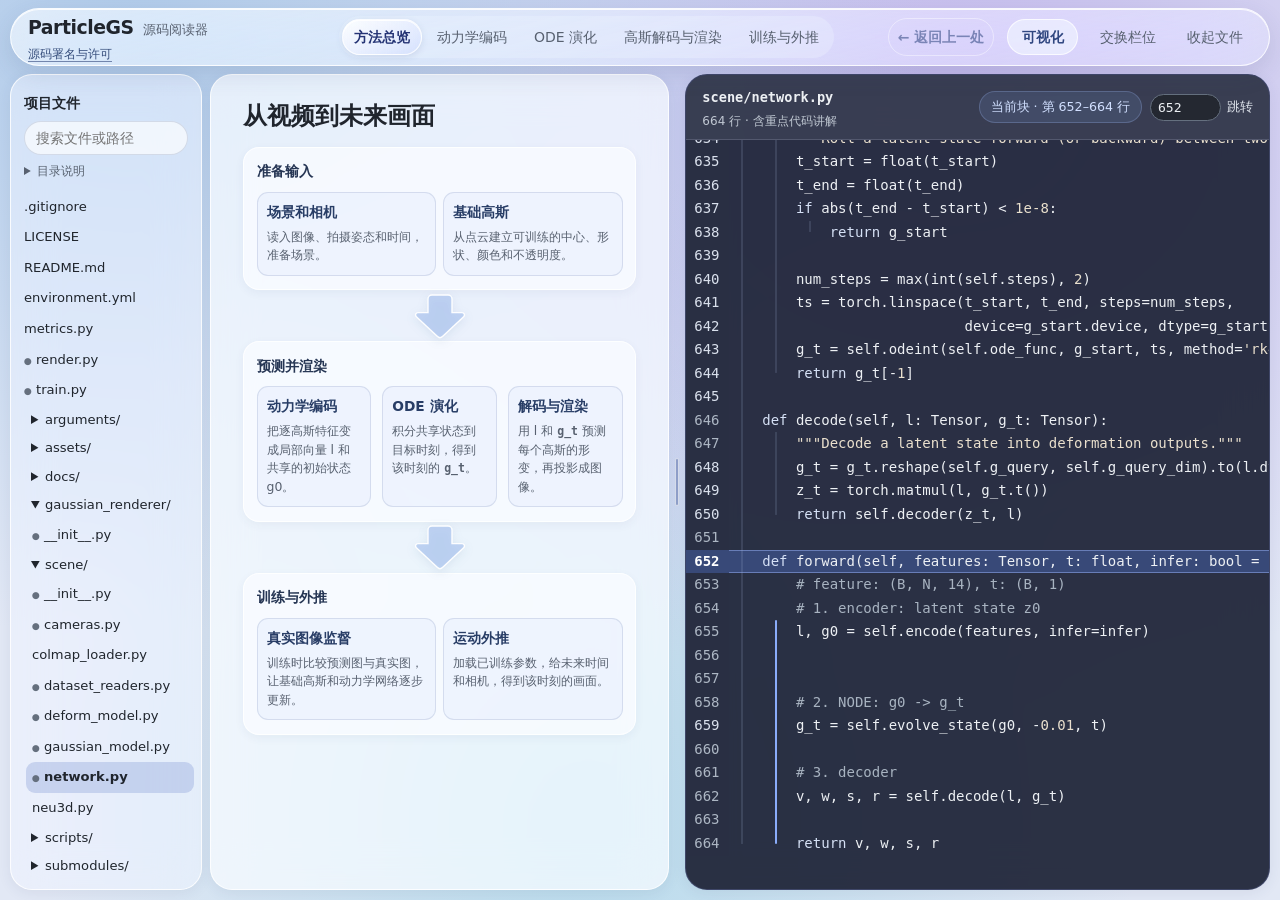
==== commit 3839c4ed: "Restore reader navigation history and refine code explanations" ====
--- a/index.html
+++ b/index.html
@@ -4,7 +4,7 @@
   <meta charset="utf-8">
   <meta name="viewport" content="width=device-width,initial-scale=1">
   <title>ParticleGS 源码阅读器</title>
-  <link rel="stylesheet" href="reader.css">
+  <link rel="stylesheet" href="reader.css?v=0e9e6aea3ff4">
   <link rel="stylesheet" href="decoder-diagram.css">
   <link rel="stylesheet" href="visualizations.css">
 </head>
@@ -13,6 +13,7 @@
   <div class="brand"><strong>ParticleGS</strong><span>源码阅读器</span><a class="credits-link" href="credits.html">源码署名与许可</a></div>
   <nav id="examples" class="examples" aria-label="方法导航"></nav>
   <div class="mast-actions">
+    <button id="reading-back" class="utility reading-back" type="button" disabled><span aria-hidden="true">←</span> 返回上一处</button>
     <button id="open-visualizations" class="utility visualization-launch" type="button" aria-haspopup="dialog" aria-controls="visualization-index">可视化</button>
     <button id="swap-panes" class="utility pane-order" type="button" aria-controls="lesson-pane source-pane" aria-pressed="false">交换栏位</button>
     <button id="toggle" class="utility" aria-controls="sidebar" aria-expanded="true">收起文件</button>
@@ -69,18 +70,18 @@
 <script src="project-collections.js"></script>
 <script src="collection-details.js"></script>
 <script src="collection-ui.js"></script>
-<script src="project-expressions.js"></script>
+<script src="project-expressions.js?v=283086675520"></script>
 <script src="parameter-ui.js"></script>
-<script src="expression-ui.js"></script>
-<script src="project-ui.js"></script>
+<script src="expression-ui.js?v=e1f833959207"></script>
+<script src="project-ui.js?v=1eedb0d22008"></script>
 <script src="block-ui.js"></script>
-<script src="ode-chapter.js"></script>
-<script src="project-name-contexts.js"></script>
-<script src="term-ui.js"></script>
-<script src="decoder-diagram.js"></script>
+<script src="ode-chapter.js?v=17c70b2e24cc"></script>
+<script src="project-name-contexts.js?v=4629cdd3cd16"></script>
+<script src="term-ui.js?v=fc69d8f7a66f"></script>
+<script src="decoder-diagram.js?v=8878a934610c"></script>
 <script src="core-diagrams.js"></script>
-<script src="visualizations.js"></script>
-<script src="reader.js"></script>
+<script src="visualizations.js?v=194e26c042cb"></script>
+<script src="reader.js?v=6429e0250a17"></script>
 </body>
 </html>
 
--- a/reader.css
+++ b/reader.css
@@ -493,6 +493,28 @@
 }
 .utility { padding-inline: 9px; }
 .utility:hover { background: rgba(255, 255, 255, .37); }
+.reading-back {
+  border: 1px solid var(--glass-rim);
+  background: rgba(240, 246, 255, .66);
+  color: #304780;
+  font-weight: 650;
+}
+.reading-back:hover:not(:disabled) { background: #f6f9ff; }
+.reading-back:disabled { opacity: .56; cursor: default; background: transparent; }
+@media (max-width: 650px) {
+  .reading-back { display: none; }
+  body > .reading-back:not(:disabled) {
+    position: fixed;
+    z-index: 3;
+    inset-block-end: max(.8rem, env(safe-area-inset-bottom));
+    inset-inline-end: max(.8rem, env(safe-area-inset-right));
+    display: block;
+    padding: .45rem .9rem;
+    background: rgba(244, 248, 255, .90);
+    backdrop-filter: blur(15px);
+    box-shadow: 0 3px 14px rgba(53, 70, 105, .18);
+  }
+}
 aside { background: rgba(241, 246, 255, .52); }
 .navtop input { border-radius: 999px; padding-inline: 11px; }
 #tree button { border-radius: 9px; }
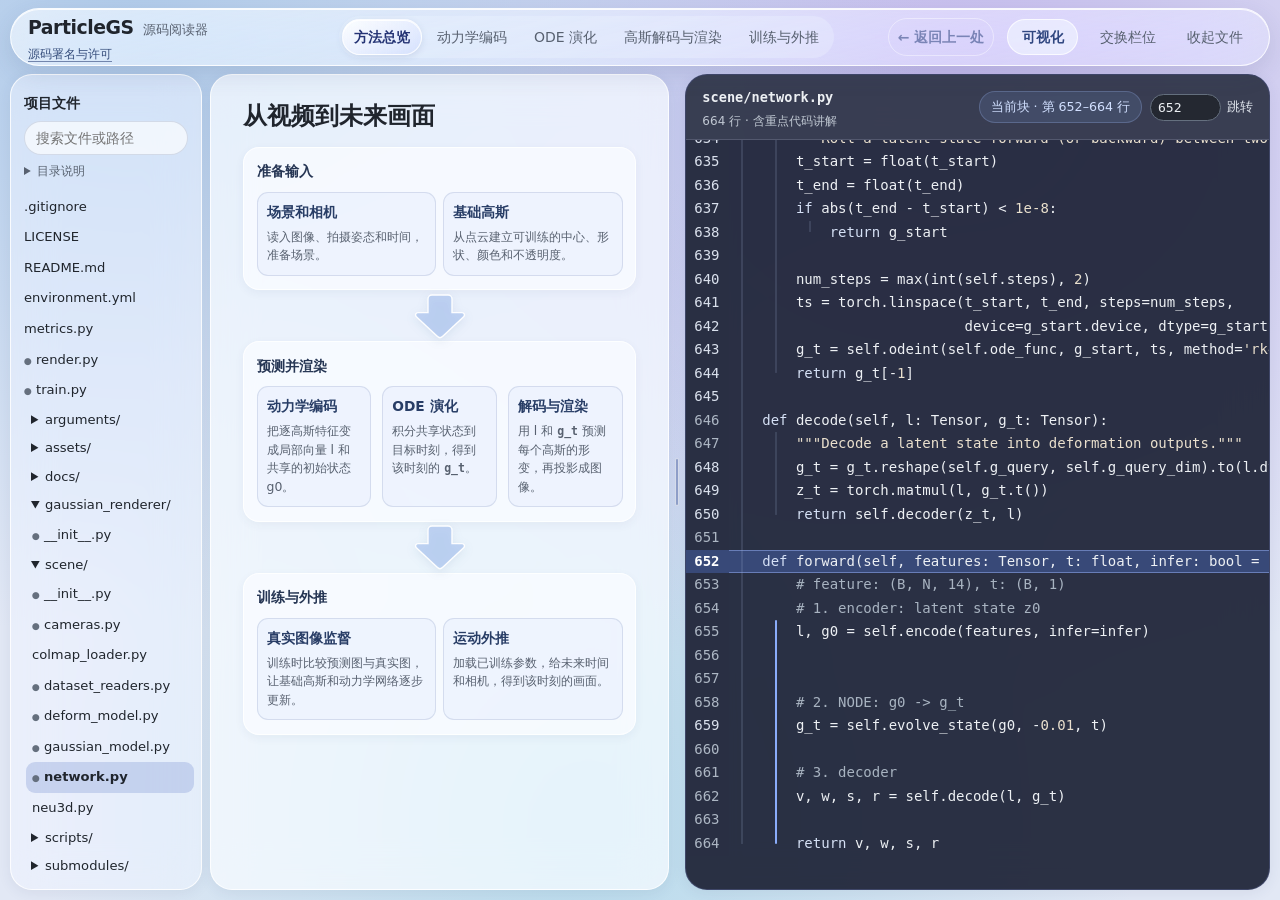
==== commit e3c19a46: "Move basic Python usage to hover tips" ====
--- a/index.html
+++ b/index.html
@@ -61,7 +61,7 @@
   <div id="visualization-list" class="visualization-list"></div>
 </dialog>
 <script src="sources.js"></script>
-<script src="lessons.js"></script>
+<script src="lessons.js?v=534bbe574a1a"></script>
 <script src="project-guide.js"></script>
 <script src="project-manual.js"></script>
 <script src="project-notes.js"></script>
@@ -70,14 +70,14 @@
 <script src="project-collections.js"></script>
 <script src="collection-details.js"></script>
 <script src="collection-ui.js"></script>
-<script src="project-expressions.js?v=283086675520"></script>
+<script src="project-expressions.js?v=610abd09ea63"></script>
 <script src="parameter-ui.js"></script>
-<script src="expression-ui.js?v=e1f833959207"></script>
-<script src="project-ui.js?v=1eedb0d22008"></script>
-<script src="block-ui.js"></script>
+<script src="expression-ui.js?v=9e474de2de13"></script>
+<script src="project-ui.js?v=abcba1802801"></script>
+<script src="block-ui.js?v=961fe7c3b5e6"></script>
 <script src="ode-chapter.js?v=17c70b2e24cc"></script>
 <script src="project-name-contexts.js?v=4629cdd3cd16"></script>
-<script src="term-ui.js?v=fc69d8f7a66f"></script>
+<script src="term-ui.js?v=8d8ba9d030db"></script>
 <script src="decoder-diagram.js?v=8878a934610c"></script>
 <script src="core-diagrams.js"></script>
 <script src="visualizations.js?v=194e26c042cb"></script>
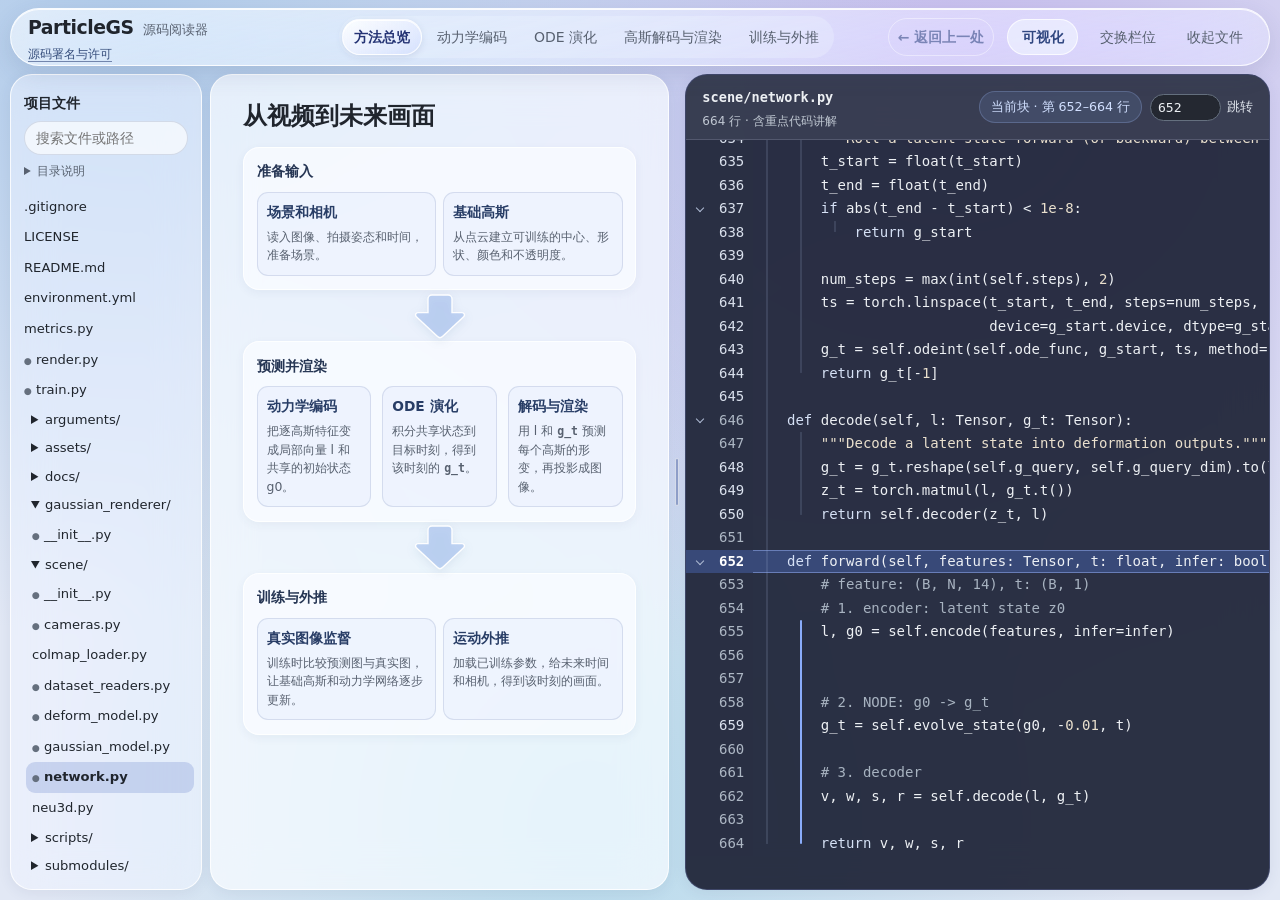
==== commit f0a7bf5c: "Add source folding and clarify assignment tooltips" ====
--- a/index.html
+++ b/index.html
@@ -4,7 +4,7 @@
   <meta charset="utf-8">
   <meta name="viewport" content="width=device-width,initial-scale=1">
   <title>ParticleGS 源码阅读器</title>
-  <link rel="stylesheet" href="reader.css?v=0e9e6aea3ff4">
+  <link rel="stylesheet" href="reader.css?v=3fce60d95125">
   <link rel="stylesheet" href="decoder-diagram.css">
   <link rel="stylesheet" href="visualizations.css">
 </head>
@@ -49,7 +49,7 @@
           <button>跳转</button>
         </form>
       </div>
-      <div id="code" class="code" tabindex="0" aria-label="代码行。点击查看解释，可用上下方向键切换。"></div>
+      <div id="code" class="code" tabindex="0" aria-label="代码行。点击查看解释，用上下方向键切换行，点击行号旁的箭头折叠代码块。"></div>
     </section>
   </main>
 </div>
@@ -76,12 +76,12 @@
 <script src="project-ui.js?v=abcba1802801"></script>
 <script src="block-ui.js?v=961fe7c3b5e6"></script>
 <script src="ode-chapter.js?v=17c70b2e24cc"></script>
-<script src="project-name-contexts.js?v=4629cdd3cd16"></script>
-<script src="term-ui.js?v=8d8ba9d030db"></script>
+<script src="project-name-contexts.js?v=9e7137754ade"></script>
+<script src="term-ui.js?v=d10e986427a7"></script>
 <script src="decoder-diagram.js?v=8878a934610c"></script>
 <script src="core-diagrams.js"></script>
 <script src="visualizations.js?v=194e26c042cb"></script>
-<script src="reader.js?v=6429e0250a17"></script>
+<script src="reader.js?v=ef4ef24156ff"></script>
 </body>
 </html>
 
--- a/reader.css
+++ b/reader.css
@@ -249,13 +249,49 @@
   font: .875rem/1.68 var(--mono);
   tab-size: 4;
 }
+.code.has-source-folds { --source-gutter: calc(5ch + 1.55rem); }
 .row { display: grid; grid-template-columns: var(--source-gutter) 1fr; min-width: 100%; width: max-content; cursor: pointer; }
+.row[hidden] { display: none; }
 .row:hover, .row.selected { background: #292e37; }
 .row.current { background: #304469; box-shadow: inset 0 1px #698ac4, inset 0 -1px #698ac4; }
 .num { position: sticky; left: 0; z-index: 2; user-select: none; text-align: right; padding-right: 9px; color: #adb7c4; background: #242831; }
 .has-note .num { color: #dae1ed; }
 .current .num { background: #304469; color: #fff; font-weight: 700; }
 .src { white-space: pre; padding-right: 20px; }
+.source-fold-toggle {
+  position: absolute;
+  inset: 0 auto 0 2px;
+  display: grid;
+  place-items: center;
+  width: 1.45rem;
+  padding: 0;
+  border: 0;
+  border-radius: 4px;
+  color: #aebbd3;
+  background: transparent;
+}
+.source-fold-toggle::before {
+  content: "";
+  width: 6px;
+  height: 6px;
+  border: solid currentColor;
+  border-width: 0 1.5px 1.5px 0;
+  transform: translateY(-1px) rotate(45deg);
+}
+.source-fold-toggle[aria-expanded="false"] { color: #d1dfff; }
+.source-fold-toggle[aria-expanded="false"]::before { transform: translateX(-1px) rotate(-45deg); }
+.source-fold-toggle:hover, .source-fold-toggle:focus-visible { background: rgba(155, 184, 243, .17); color: #e3ecff; }
+.source-fold-toggle:focus-visible { outline-offset: -2px; }
+.src[data-folded]::after {
+  content: "… " attr(data-folded) " 行";
+  margin-inline-start: .8em;
+  padding: .12em .5em;
+  border-radius: 4px;
+  background: rgba(146, 178, 247, .17);
+  color: #cfddfc;
+  font-size: .85em;
+  user-select: none;
+}
 .source-scope-guides {
   position: absolute;
   inset-block-start: 0;
